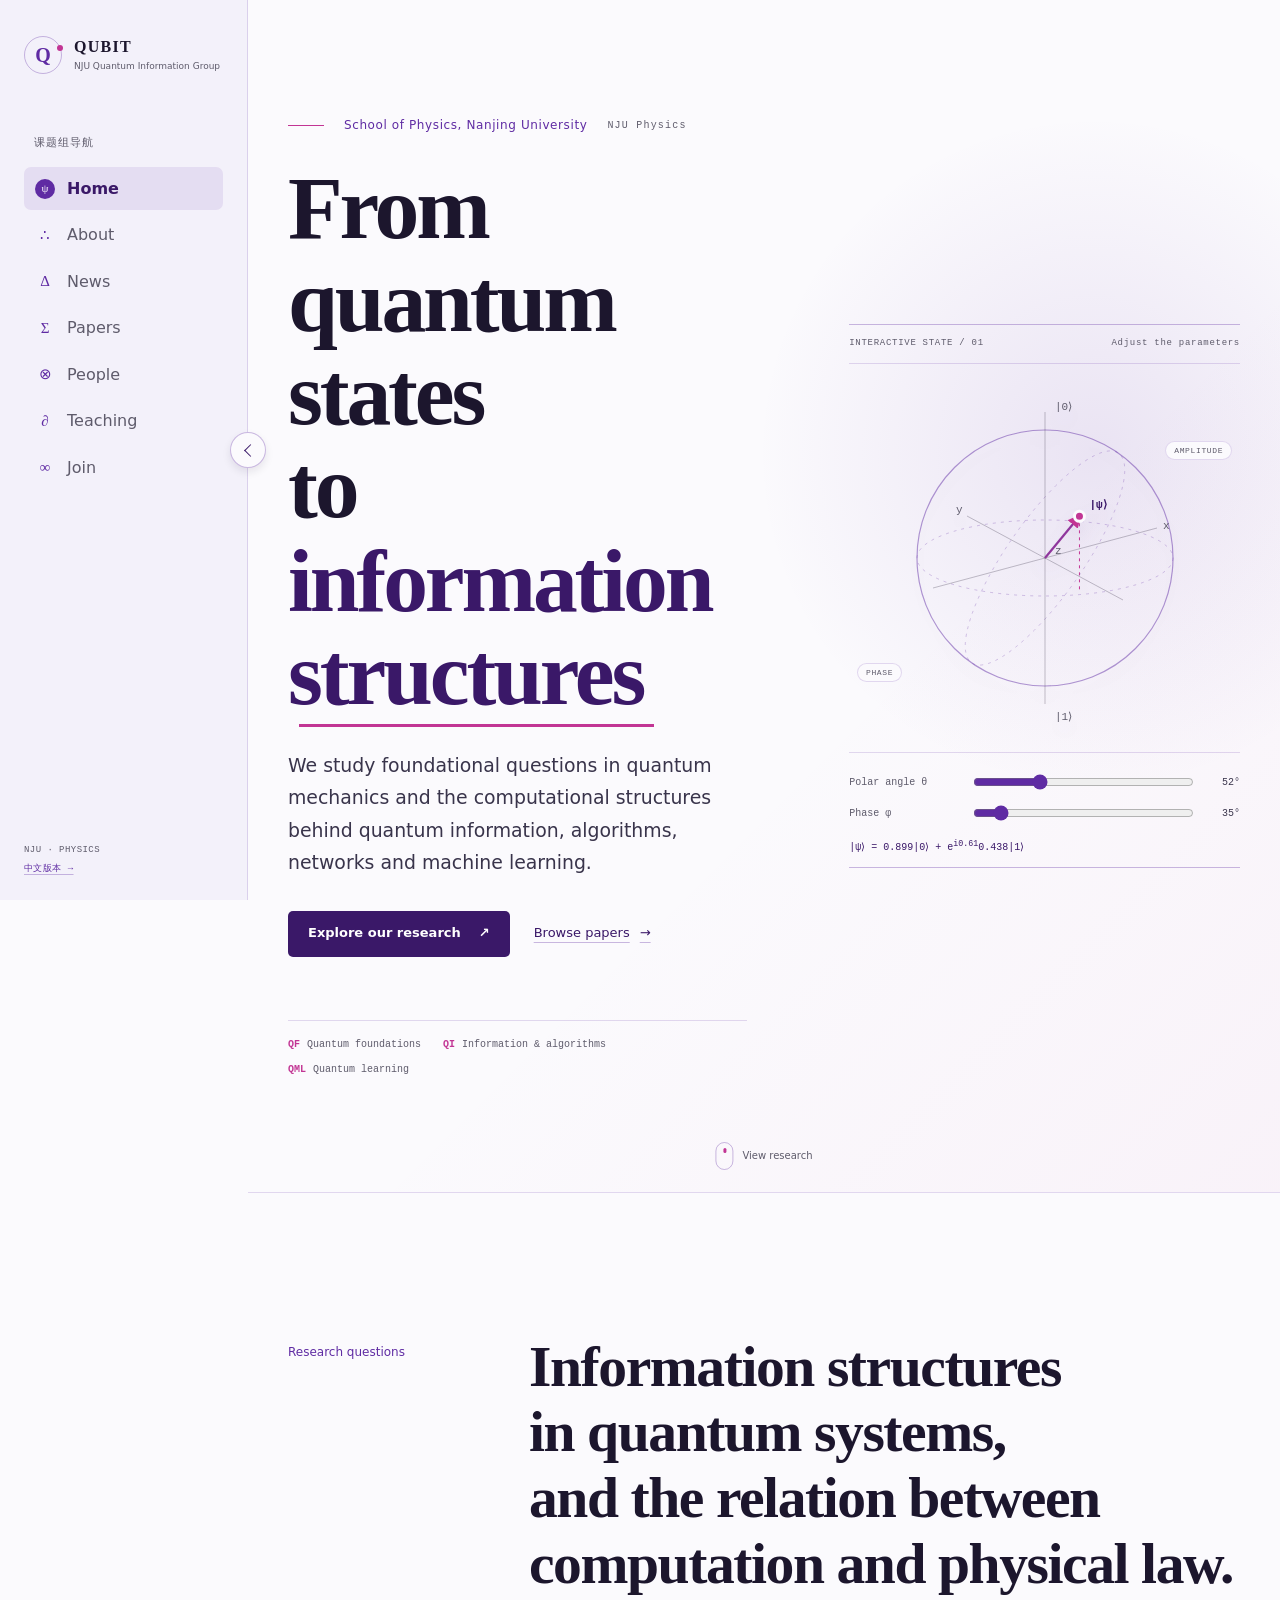
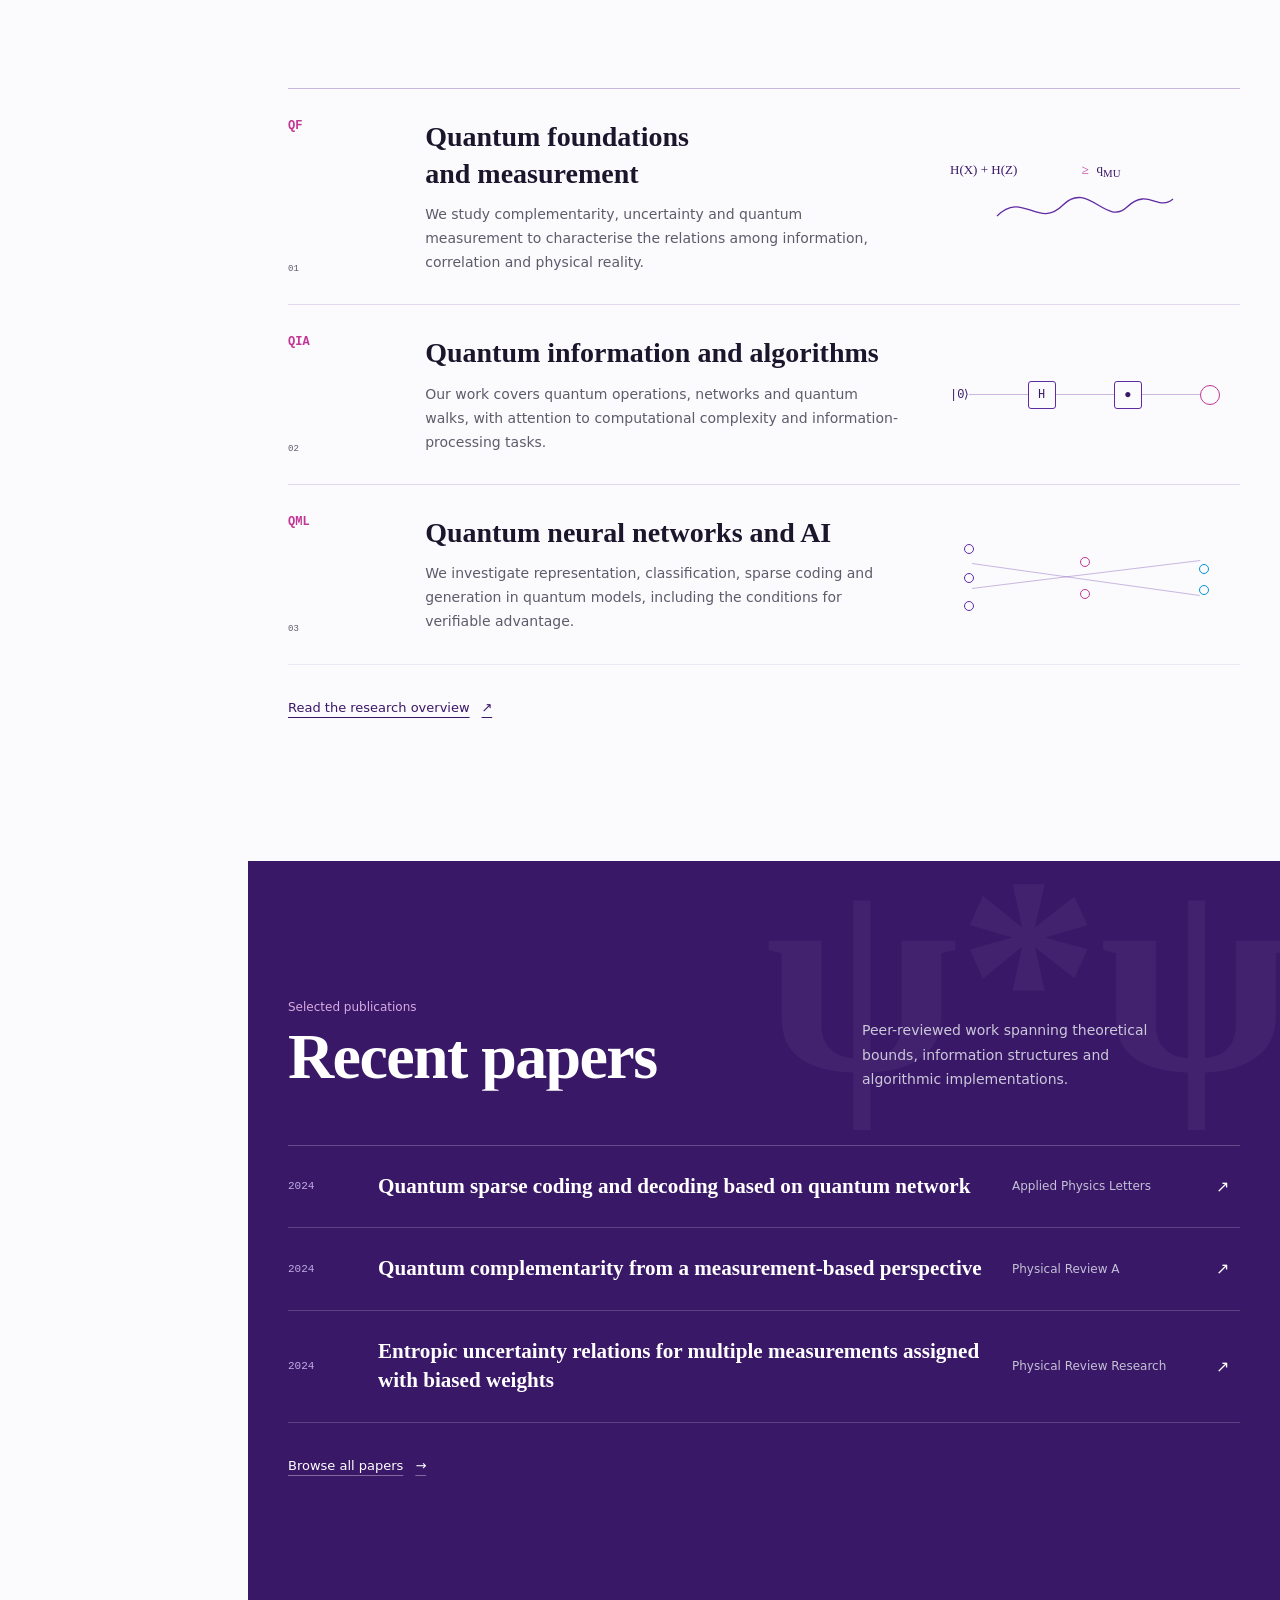
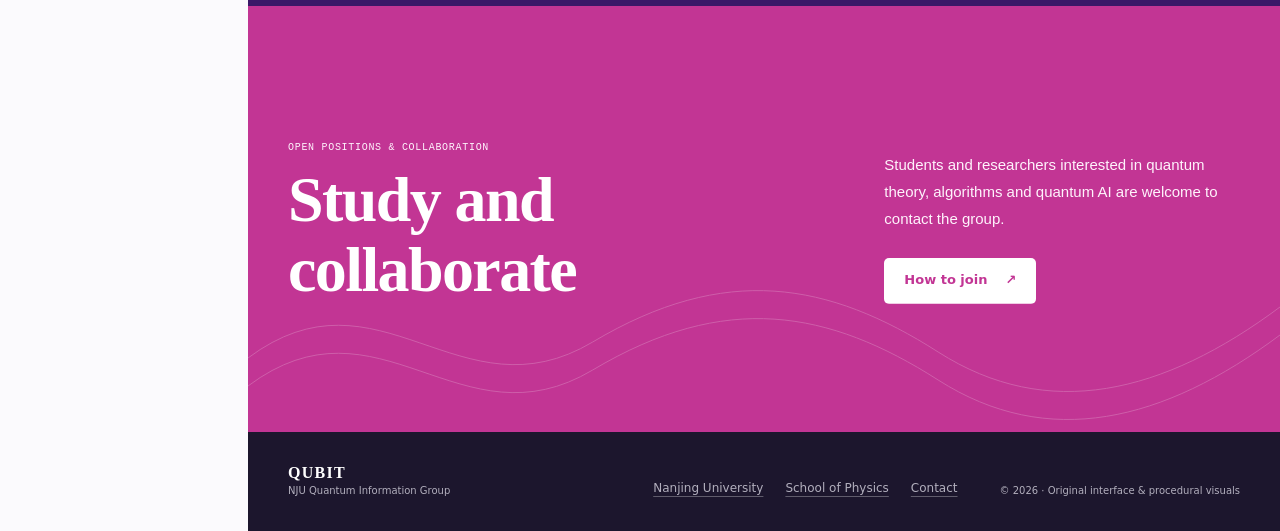
==== en/index.html @ 00142e95 "Add bilingual content data system" ====
<!doctype html>
<html lang="en">
<head><meta charset="utf-8"><meta name="viewport" content="width=device-width, initial-scale=1"><meta name="description" content="Nanjing University Quantum Information Group: quantum foundations, information, algorithms, networks and quantum machine learning."><meta name="theme-color" content="#4b2f83"><title>NJU Quantum Information Group</title><link rel="stylesheet" href="../assets/css/site.css"></head>
<body>
<a class="skip-link" href="#main">Skip to content</a><div class="reading-progress" aria-hidden="true"><span></span></div>
<header class="site-header"><div class="nav-shell"><a class="brand" href="index.html" aria-label="NJU Quantum Information Group home"><span class="brand-sigil" aria-hidden="true"><span>Q</span><i></i></span><span class="brand-copy"><strong>QUBIT</strong><span>NJU Quantum Information Group</span></span></a><button class="nav-toggle" type="button" aria-label="Collapse navigation" aria-expanded="true"><span></span><span></span><span></span></button><nav class="main-nav" aria-label="Main navigation"><a href="index.html" data-glyph="ψ">Home</a><a href="intro.html" data-glyph="∴">About</a><a href="news.html" data-glyph="Δ">News</a><a href="paper.html" data-glyph="Σ">Papers</a><a href="membership.html" data-glyph="⊗">People</a><a href="teaching.html" data-glyph="∂">Teaching</a><a href="joinus.html" data-glyph="∞">Join</a></nav><div class="nav-foot"><span>NJU · PHYSICS</span><a href="../index.html" lang="zh-CN">中文版本 →</a></div></div></header>
<main id="main">
  <section class="hero"><div class="container hero-grid"><div class="hero-copy" data-reveal="hero"><p class="group-line"><span>School of Physics, Nanjing University</span><span>NJU Physics</span></p><h1>From quantum states<br>to <span>information structures</span></h1><p class="hero-lead">We study foundational questions in quantum mechanics and the computational structures behind quantum information, algorithms, networks and machine learning.</p><div class="hero-actions"><a class="button primary" href="intro.html">Explore our research <span aria-hidden="true">↗</span></a><a class="text-link" href="paper.html">Browse papers <span aria-hidden="true">→</span></a></div><div class="hero-index" aria-label="Research areas"><span><b>QF</b> Quantum foundations</span><span><b>QI</b> Information &amp; algorithms</span><span><b>QML</b> Quantum learning</span></div></div>
  <figure class="state-lab" data-reveal="state"><figcaption><span>INTERACTIVE STATE / 01</span><span>Adjust the parameters</span></figcaption><div class="state-visual"><svg class="bloch-svg" viewBox="0 0 360 360" role="img" aria-labelledby="bloch-title bloch-desc"><title id="bloch-title">Bloch-sphere representation of a qubit</title><desc id="bloch-desc">The vector represents a pure state set by polar angle theta and phase phi.</desc><defs><marker id="bloch-arrow" viewBox="0 0 10 10" refX="8" refY="5" markerWidth="6" markerHeight="6" orient="auto"><path d="M0 0 10 5 0 10Z"/></marker><linearGradient id="state-gradient" x1="0" y1="0" x2="1" y2="1"><stop stop-color="var(--violet)"/><stop offset="1" stop-color="var(--magenta)"/></linearGradient></defs><g class="bloch-geometry"><circle class="bloch-sphere" cx="180" cy="180" r="128"/><ellipse class="bloch-grid" cx="180" cy="180" rx="128" ry="38"/><ellipse class="bloch-grid meridian" cx="180" cy="180" rx="38" ry="128"/><line class="bloch-axis" x1="180" y1="326" x2="180" y2="34"/><line class="bloch-axis" x1="68" y1="210" x2="292" y2="150"/><line class="bloch-axis" x1="258" y1="222" x2="102" y2="138"/></g><line id="state-projection" class="bloch-projection" x1="180" y1="180" x2="180" y2="180"/><line id="state-vector" class="bloch-vector" x1="180" y1="180" x2="180" y2="80" marker-end="url(#bloch-arrow)"/><circle id="state-point" class="bloch-point" cx="180" cy="80" r="5"/><text class="bloch-label" x="190" y="32">|0⟩</text><text class="bloch-label" x="190" y="342">|1⟩</text><text class="bloch-label" x="298" y="151">x</text><text class="bloch-label" x="91" y="135">y</text><text class="bloch-label" x="190" y="176">z</text><text class="bloch-state-label" id="state-label" x="190" y="74">|ψ⟩</text></svg><span class="phase-chip phase-a">AMPLITUDE</span><span class="phase-chip phase-b">PHASE</span></div><div class="bloch-controls" aria-label="Bloch sphere parameters"><label><span>Polar angle θ</span><input id="theta-control" type="range" min="0" max="180" value="52"><output id="theta-value">52°</output></label><label><span>Phase φ</span><input id="phi-control" type="range" min="0" max="360" value="35"><output id="phi-value">35°</output></label><code id="state-equation">|ψ⟩ = 0.899|0⟩ + e<sup>i0.61</sup>0.438|1⟩</code></div></figure></div><a class="scroll-cue" href="#research"><span></span>View research</a></section>
  <section class="research-section" id="research"><div class="container"><header class="section-heading reveal"><p>Research questions</p><h2>Information structures in quantum systems, and the relation between computation and physical law.</h2></header><div class="research-list"><article class="research-row reveal"><div class="research-code"><span>QF</span><small>01</small></div><div><h3>Quantum foundations and measurement</h3><p>We study complementarity, uncertainty and quantum measurement to characterise the relations among information, correlation and physical reality.</p></div><div class="equation-viz" aria-hidden="true"><span>H(X) + H(Z)</span><i>≥</i><span>q<sub>MU</sub></span><svg viewBox="0 0 180 46"><path d="M2 29C28 3 43 43 68 18s43 22 64 2 31 5 46-8"/></svg></div></article><article class="research-row reveal"><div class="research-code"><span>QIA</span><small>02</small></div><div><h3>Quantum information and algorithms</h3><p>Our work covers quantum operations, networks and quantum walks, with attention to computational complexity and information-processing tasks.</p></div><div class="circuit-viz" aria-hidden="true"><span>|0⟩</span><i></i><b>H</b><i></i><b>●</b><i></i><em></em></div></article><article class="research-row reveal"><div class="research-code"><span>QML</span><small>03</small></div><div><h3>Quantum neural networks and AI</h3><p>We investigate representation, classification, sparse coding and generation in quantum models, including the conditions for verifiable advantage.</p></div><div class="network-viz" aria-hidden="true"><span></span><span></span><span></span><i></i><i></i><b></b><b></b></div></article></div><a class="section-link reveal" href="intro.html">Read the research overview <span>↗</span></a></div></section>
  <section class="publication-section"><div class="container"><header class="publication-head reveal"><div><p>Selected publications</p><h2>Recent papers</h2></div><p>Peer-reviewed work spanning theoretical bounds, information structures and algorithmic implementations.</p></header><div class="paper-list reveal" data-publication-list="featured"></div><a class="section-link light reveal" href="paper.html">Browse all papers <span>→</span></a></div></section>
  <section class="join-band"><div class="join-wave" aria-hidden="true"><svg viewBox="0 0 1440 180" preserveAspectRatio="none"><path d="M0 106C183 8 296 169 481 90s329-60 482 10 314 42 477-45"/><path d="M0 134c183-98 296 63 481-16s329-60 482 10 314 42 477-45"/></svg></div><div class="container join-grid reveal"><div><p>OPEN POSITIONS &amp; COLLABORATION</p><h2>Study and<br>collaborate</h2></div><div><p>Students and researchers interested in quantum theory, algorithms and quantum AI are welcome to contact the group.</p><a class="button primary" href="joinus.html">How to join <span aria-hidden="true">↗</span></a></div></div></section>
</main>
<footer class="site-footer"><div class="container footer-grid"><div><strong>QUBIT</strong><span>NJU Quantum Information Group</span></div><div class="footer-links"><a href="https://www.nju.edu.cn" target="_blank" rel="noopener">Nanjing University</a><a href="https://physics.nju.edu.cn" target="_blank" rel="noopener">School of Physics</a><a href="joinus.html">Contact</a></div><p>© 2026 · Original interface &amp; procedural visuals</p></div></footer>
<script src="../assets/data/site-data.js" defer></script><script src="../assets/js/site.js" defer></script>
</body></html>
---- assets/css/site.css ----
@charset "UTF-8";

:root {
  --ink: oklch(22% .045 295);
  --ink-soft: oklch(34% .04 295);
  --muted: oklch(48% .025 295);
  --paper: oklch(98.8% .004 300);
  --surface: oklch(96.2% .012 300);
  --surface-strong: oklch(91.8% .032 300);
  --violet: oklch(43% .18 298);
  --violet-dark: oklch(31% .13 298);
  --magenta: oklch(57% .2 344);
  --blue: oklch(63% .15 242);
  --white: oklch(99.8% 0 0);
  --line: color-mix(in oklch, var(--violet) 17%, transparent);
  --line-strong: color-mix(in oklch, var(--violet) 32%, transparent);
  --sidebar: 248px;
  --sidebar-mini: 76px;
  --content: 1180px;
  --ease-out: cubic-bezier(.16, 1, .3, 1);
  --ease-smooth: cubic-bezier(.65, 0, .35, 1);
  --z-nav: 30;
  --z-toggle: 40;
}

* { box-sizing: border-box; }
html { scroll-behavior: smooth; }
body {
  margin: 0;
  background: var(--paper);
  color: var(--ink);
  font-family: "PingFang SC", "Noto Sans CJK SC", "Microsoft YaHei", system-ui, sans-serif;
  font-size: 16px;
  line-height: 1.72;
  -webkit-font-smoothing: antialiased;
}
body::selection, ::selection { background: var(--magenta); color: white; }
a { color: inherit; }
img, svg { display: block; max-width: 100%; }
button, input { font: inherit; }
h1, h2, h3 { text-wrap: balance; }
p { text-wrap: pretty; }
:focus-visible { outline: 3px solid var(--blue); outline-offset: 4px; }

.skip-link { position: fixed; top: 12px; left: 12px; z-index: 100; padding: 9px 14px; background: var(--ink); color: white; transform: translateY(-160%); transition: transform .25s var(--ease-out); }
.skip-link:focus { transform: none; }
.reading-progress { position: fixed; inset: 0 0 auto var(--sidebar); z-index: 50; height: 2px; pointer-events: none; transition: left .65s var(--ease-smooth); }
.reading-progress span { display: block; width: 100%; height: 100%; background: var(--magenta); transform: scaleX(0); transform-origin: left; }
.container { width: min(var(--content), calc(100% - 80px)); margin-inline: auto; }

/* Sidebar */
.site-header {
  position: fixed; inset: 0 auto 0 0; z-index: var(--z-nav); width: var(--sidebar); height: 100dvh;
  background: var(--surface); border-right: 1px solid var(--line); transition: width .65s var(--ease-smooth), background .35s var(--ease-out);
}
.nav-shell { height: 100%; padding: 34px 24px 24px; display: flex; flex-direction: column; align-items: stretch; }
.brand { display: flex; align-items: center; gap: 12px; min-height: 42px; text-decoration: none; }
.brand-sigil { position: relative; width: 38px; height: 38px; flex: 0 0 auto; display: grid; place-items: center; border: 1px solid var(--line-strong); border-radius: 50%; color: var(--violet); font: 700 20px/1 Georgia, serif; transition: color .35s var(--ease-out), border-color .35s var(--ease-out), transform .5s var(--ease-out); }
.brand-sigil i { position: absolute; right: -2px; top: 8px; width: 6px; height: 6px; border-radius: 50%; background: var(--magenta); }
.brand:hover .brand-sigil { color: var(--magenta); border-color: var(--magenta); transform: rotate(-8deg); }
.brand-copy { min-width: 148px; opacity: 1; transform: translateX(0); transition: opacity .3s var(--ease-out), transform .5s var(--ease-out); }
.brand-copy strong { display: block; color: var(--ink); font: 700 16px/1.1 Georgia, serif; letter-spacing: .08em; }
.brand-copy > span { display: block; margin-top: 5px; color: var(--muted); font-size: 11px; white-space: nowrap; }

.nav-toggle {
  position: fixed; z-index: var(--z-toggle); left: calc(var(--sidebar) - 18px); top: 50%; width: 36px; height: 36px; padding: 0;
  display: grid; place-items: center; border: 1px solid var(--line-strong); border-radius: 50%; background: var(--paper); color: var(--violet-dark); cursor: pointer;
  box-shadow: 0 4px 8px oklch(20% .05 295 / .09);
  transform: translateY(-50%); transition: left .65s var(--ease-smooth), color .3s var(--ease-out), background .3s var(--ease-out), border-color .3s var(--ease-out), box-shadow .3s var(--ease-out), scale .3s var(--ease-out);
}
.nav-toggle span { display: none; }
.nav-toggle::before { content: ""; width: 8px; height: 8px; border-top: 1.5px solid currentColor; border-right: 1.5px solid currentColor; transform: translateX(2px) rotate(225deg); transition: transform .55s var(--ease-smooth); }
.nav-toggle:hover { color: white; background: var(--violet); border-color: var(--violet); box-shadow: 0 6px 8px oklch(25% .12 298 / .16); scale: 1.08; }
.nav-toggle:active { scale: .95; }

.main-nav { display: flex; flex-direction: column; gap: 3px; margin-top: 58px; }
.main-nav::before { content: "课题组导航"; margin: 0 10px 11px; color: var(--muted); font-size: 11px; letter-spacing: .08em; white-space: nowrap; transition: opacity .25s var(--ease-out); }
.main-nav a { position: relative; min-height: 43px; display: flex; align-items: center; gap: 12px; padding: 8px 11px; border-radius: 7px; color: var(--muted); text-decoration: none; overflow: hidden; transition: color .3s var(--ease-out), background .35s var(--ease-out), transform .4s var(--ease-out); }
.main-nav a::before { content: attr(data-glyph); width: 20px; flex: 0 0 20px; color: var(--violet); font: 15px/1 Georgia, serif; text-align: center; transition: transform .45s var(--ease-out), color .3s var(--ease-out); }
.main-nav a::after { content: ""; position: absolute; inset: auto 10px 5px 43px; height: 1px; background: var(--magenta); transform: scaleX(0); transform-origin: right; transition: transform .45s var(--ease-out); }
.main-nav a:hover { color: var(--ink); background: color-mix(in oklch, var(--violet) 6%, transparent); transform: translateX(3px); }
.main-nav a:hover::before { color: var(--magenta); transform: rotate(12deg) scale(1.12); }
.main-nav a:hover::after { transform: scaleX(1); transform-origin: left; }
.main-nav a.active { color: var(--violet-dark); background: color-mix(in oklch, var(--violet) 10%, transparent); font-weight: 650; }
.main-nav a.active::before { color: white; background: var(--violet); width: 20px; height: 20px; display: grid; place-items: center; border-radius: 50%; font-size: 11px; }
.nav-label { white-space: nowrap; opacity: 1; transform: translateX(0); transition: opacity .25s var(--ease-out), transform .5s var(--ease-out); }
.nav-foot { margin-top: auto; display: grid; gap: 5px; color: var(--muted); font: 9px/1.5 ui-monospace, SFMono-Regular, Consolas, monospace; letter-spacing: .05em; white-space: nowrap; overflow: hidden; transition: opacity .25s var(--ease-out); }
.nav-foot a { color: var(--violet); text-underline-offset: 3px; text-decoration-color: var(--line-strong); transition: color .25s var(--ease-out); }
.nav-foot a:hover { color: var(--magenta); }
html[lang="en"] .brand-copy > span { white-space: normal; font-size: 9px; line-height: 1.25; }
html[lang="en"] .side-index::before { content: "On this page"; }

body.sidebar-collapsed .site-header { width: var(--sidebar-mini); }
body.sidebar-collapsed .nav-toggle { left: calc(var(--sidebar-mini) - 18px); }
body.sidebar-collapsed .nav-toggle::before { transform: translateX(-2px) rotate(45deg); }
body.sidebar-collapsed .nav-shell { padding-inline: 18px; }
body.sidebar-collapsed .brand-copy, body.sidebar-collapsed .nav-label { opacity: 0; transform: translateX(-14px); pointer-events: none; }
body.sidebar-collapsed .main-nav::before, body.sidebar-collapsed .nav-foot { opacity: 0; }
body.sidebar-collapsed .main-nav a { gap: 0; padding-inline: 10px; }
body.sidebar-collapsed .main-nav a::after { display: none; }
body.sidebar-collapsed .main-nav a:hover { transform: translateX(0) scale(1.05); }
body.sidebar-collapsed main, body.sidebar-collapsed .site-footer { margin-left: var(--sidebar-mini); }
body.sidebar-collapsed .reading-progress { left: var(--sidebar-mini); }

main, .site-footer { margin-left: var(--sidebar); transition: margin-left .65s var(--ease-smooth); }

/* Home hero */
.hero { position: relative; min-height: 100svh; display: flex; align-items: center; overflow: hidden; border-bottom: 1px solid var(--line); isolation: isolate; }
.hero::before { content: ""; position: absolute; inset: 0; z-index: -2; background: radial-gradient(circle at 82% 38%, color-mix(in oklch, var(--violet) 11%, transparent), transparent 30%), linear-gradient(135deg, transparent 58%, color-mix(in oklch, var(--magenta) 4%, transparent)); }
.hero-grid { padding-block: clamp(72px, 9vw, 120px); display: grid; grid-template-columns: minmax(0, 1.08fr) minmax(390px, .92fr); gap: clamp(48px, 8vw, 112px); align-items: center; }
.hero-copy { max-width: 680px; }
.group-line { display: flex; gap: 20px; align-items: center; margin: 0 0 25px; color: var(--violet); font-size: 12px; letter-spacing: .05em; }
.group-line::before { content: ""; width: 36px; height: 1px; background: var(--magenta); }
.group-line span + span { color: var(--muted); font: 10px ui-monospace, SFMono-Regular, Consolas, monospace; letter-spacing: .12em; }
.hero h1 { margin: 0; font-family: "Songti SC", "STSong", Georgia, serif; font-size: clamp(3.6rem, 7vw, 6rem); line-height: 1.04; letter-spacing: -.035em; }
.hero h1 > span { position: relative; color: var(--violet-dark); }
.hero h1 > span::after { content: ""; position: absolute; left: 3%; right: -3%; bottom: -.05em; height: 3px; background: var(--magenta); transform: scaleX(0); transform-origin: left; animation: title-line 1s .85s var(--ease-out) forwards; }
@keyframes title-line { to { transform: scaleX(1); } }
.hero-lead { max-width: 620px; margin: 29px 0 0; color: var(--ink-soft); font-size: clamp(1rem, 1.5vw, 1.18rem); }
.hero-actions { display: flex; align-items: center; flex-wrap: wrap; gap: 24px; margin-top: 32px; }
.button { min-height: 46px; display: inline-flex; align-items: center; justify-content: center; gap: 18px; padding: 0 20px; border-radius: 5px; font-size: 13px; font-weight: 650; text-decoration: none; transition: color .3s var(--ease-out), background .3s var(--ease-out), transform .35s var(--ease-out); }
.button span, .text-link span, .section-link span { transition: transform .35s var(--ease-out); }
.button.primary { background: var(--violet-dark); color: white; }
.button.secondary { border: 1px solid var(--line-strong); color: var(--violet-dark); background: transparent; }
.button.secondary:hover { color: white; background: var(--violet); border-color: var(--violet); transform: translateY(-2px); }
.button.primary:hover { background: var(--magenta); transform: translateY(-2px); }
.button:hover span, .text-link:hover span, .section-link:hover span { transform: translate(3px, -2px); }
.text-link { display: inline-flex; gap: 10px; align-items: center; color: var(--violet-dark); font-size: 13px; text-underline-offset: 5px; text-decoration-color: var(--line-strong); transition: color .3s var(--ease-out); }
.text-link:hover { color: var(--magenta); }
.hero-index { margin-top: clamp(45px, 7vh, 74px); padding-top: 16px; display: flex; flex-wrap: wrap; gap: 10px 22px; border-top: 1px solid var(--line); color: var(--muted); font: 10px/1.5 ui-monospace, SFMono-Regular, Consolas, monospace; }
.hero-index span { display: flex; gap: 7px; }
.hero-index b { color: var(--magenta); }

.state-lab { position: relative; margin: 0; border-top: 1px solid var(--line-strong); border-bottom: 1px solid var(--line-strong); }
.state-lab figcaption { min-height: 38px; display: flex; justify-content: space-between; align-items: center; gap: 16px; color: var(--muted); font: 9px/1.4 ui-monospace, SFMono-Regular, Consolas, monospace; letter-spacing: .08em; }
.state-visual { position: relative; min-height: 390px; display: grid; place-items: center; border-block: 1px solid var(--line); }
.bloch-svg { width: min(360px, 95%); overflow: visible; filter: drop-shadow(0 10px 8px oklch(36% .15 298 / .08)); transition: transform .6s var(--ease-out); }
.state-lab:hover .bloch-svg { transform: scale(1.015); }
.bloch-geometry { transform-origin: 180px 180px; animation: geometry-drift 18s ease-in-out infinite alternate; }
@keyframes geometry-drift { to { transform: rotate(5deg); } }
.bloch-sphere, .bloch-grid, .bloch-axis, .bloch-projection, .bloch-vector { fill: none; vector-effect: non-scaling-stroke; }
.bloch-sphere { stroke: color-mix(in oklch, var(--violet) 48%, transparent); stroke-width: 1.2; }
.bloch-grid { stroke: color-mix(in oklch, var(--violet) 25%, transparent); stroke-width: 1; stroke-dasharray: 3 5; }
.bloch-grid.meridian { transform: rotate(35deg); transform-origin: 180px 180px; }
.bloch-axis { stroke: color-mix(in oklch, var(--ink) 32%, transparent); stroke-width: .8; }
.bloch-projection { stroke: var(--magenta); stroke-width: 1; stroke-dasharray: 3 4; }
.bloch-vector { stroke: url(#state-gradient); stroke-width: 2.2; transition: x2 .12s linear, y2 .12s linear; }
#bloch-arrow path { fill: var(--magenta); }
.bloch-point { fill: var(--magenta); stroke: var(--paper); stroke-width: 3; animation: point-pulse 2.5s ease-in-out infinite; }
@keyframes point-pulse { 50% { r: 6.5px; } }
.bloch-label, .bloch-state-label { fill: var(--muted); font: 11px ui-monospace, SFMono-Regular, Consolas, monospace; }
.bloch-state-label { fill: var(--violet-dark); font-weight: 700; }
.phase-chip { position: absolute; padding: 4px 8px; border: 1px solid var(--line); border-radius: 999px; color: var(--muted); background: var(--paper); font: 8px ui-monospace, monospace; letter-spacing: .08em; animation: chip-float 6s ease-in-out infinite; }
.phase-a { top: 20%; right: 2%; }.phase-b { bottom: 18%; left: 2%; animation-delay: -3s; }
@keyframes chip-float { 50% { transform: translateY(-7px); } }
.bloch-controls { padding: 14px 0 12px; }
.bloch-controls label { min-height: 31px; display: grid; grid-template-columns: 112px 1fr 38px; gap: 10px; align-items: center; color: var(--muted); font: 10px ui-monospace, SFMono-Regular, Consolas, monospace; }
.bloch-controls input[type="range"] { width: 100%; height: 16px; accent-color: var(--violet); cursor: ew-resize; }
.bloch-controls output { text-align: right; color: var(--ink-soft); }
.bloch-controls code { display: block; margin-top: 9px; color: var(--violet-dark); font: 10px/1.5 ui-monospace, SFMono-Regular, Consolas, monospace; white-space: nowrap; }
.scroll-cue { position: absolute; left: 50%; bottom: 22px; display: flex; align-items: center; gap: 9px; color: var(--muted); font-size: 10px; text-decoration: none; transform: translateX(-50%); }
.scroll-cue span { width: 18px; height: 28px; border: 1px solid var(--line-strong); border-radius: 999px; }
.scroll-cue span::after { content: ""; display: block; width: 3px; height: 5px; margin: 5px auto; border-radius: 2px; background: var(--magenta); animation: scroll-drop 1.8s var(--ease-out) infinite; }
@keyframes scroll-drop { 70% { transform: translateY(10px); opacity: 0; } 71% { transform: translateY(0); opacity: 0; } }

/* Research */
.research-section { padding: clamp(88px, 11vw, 150px) 0; }
.section-heading { display: grid; grid-template-columns: .42fr 1.58fr; gap: 52px; align-items: start; margin-bottom: clamp(54px, 8vw, 92px); }
.section-heading > p, .publication-head > div > p, .join-grid > div > p { margin: 8px 0 0; color: var(--violet); font-size: 12px; }
.section-heading h2 { max-width: 820px; margin: 0; font: 700 clamp(2.2rem, 4.5vw, 4.4rem)/1.14 "Songti SC", "STSong", Georgia, serif; letter-spacing: -.025em; }
.research-list { border-top: 1px solid var(--line-strong); }
.research-row { position: relative; display: grid; grid-template-columns: 86px minmax(280px, 1fr) 270px; gap: clamp(24px, 4vw, 58px); align-items: center; min-height: 172px; padding: 30px 20px 30px 0; border-bottom: 1px solid var(--line); overflow: hidden; }
.research-row::before { content: ""; position: absolute; inset: 0; z-index: -1; background: var(--surface); transform: scaleY(0); transform-origin: bottom; transition: transform .55s var(--ease-out); }
.research-row:hover::before { transform: scaleY(1); transform-origin: top; }
.research-row > * { transition: transform .5s var(--ease-out); }
.research-row:hover > * { transform: translateX(8px); }
.research-code { align-self: stretch; display: flex; flex-direction: column; justify-content: space-between; color: var(--magenta); font: 700 12px ui-monospace, monospace; }
.research-code small { color: var(--muted); font-size: 9px; font-weight: 400; }
.research-row h3 { margin: 0 0 10px; font: 700 clamp(1.3rem, 2.2vw, 1.75rem)/1.3 "Songti SC", "STSong", serif; }
.research-row p { max-width: 62ch; margin: 0; color: var(--muted); font-size: 14px; }
.equation-viz { display: grid; grid-template-columns: 1fr auto 1fr; gap: 8px; align-items: center; color: var(--violet-dark); font: 13px Georgia, serif; }
.equation-viz i { color: var(--magenta); font-style: normal; }.equation-viz svg { grid-column: 1/-1; width: 100%; height: 46px; }
.equation-viz path { fill: none; stroke: var(--violet); stroke-width: 1.3; stroke-dasharray: 260; animation: wave-line 6s linear infinite; }
@keyframes wave-line { to { stroke-dashoffset: -520; } }
.circuit-viz { display: flex; align-items: center; color: var(--violet-dark); font: 12px ui-monospace, monospace; }
.circuit-viz i { flex: 1; height: 1px; background: var(--line-strong); }.circuit-viz b { width: 28px; height: 28px; display: grid; place-items: center; border: 1px solid var(--violet); border-radius: 3px; font-weight: 500; transition: color .3s, background .3s; }
.research-row:hover .circuit-viz b { background: var(--violet); color: white; }.circuit-viz em { width: 20px; height: 20px; border: 1px solid var(--magenta); border-radius: 50%; }
.network-viz { position: relative; height: 84px; }
.network-viz span, .network-viz i, .network-viz b { position: absolute; width: 10px; height: 10px; border: 1px solid var(--violet); border-radius: 50%; background: var(--paper); }
.network-viz span:nth-child(1){left:5%;top:14%}.network-viz span:nth-child(2){left:5%;top:48%}.network-viz span:nth-child(3){left:5%;top:82%}.network-viz i:nth-of-type(1){left:48%;top:30%;border-color:var(--magenta)}.network-viz i:nth-of-type(2){left:48%;top:68%;border-color:var(--magenta)}.network-viz b:nth-of-type(1){right:4%;top:38%;border-color:var(--blue)}.network-viz b:nth-of-type(2){right:4%;top:63%;border-color:var(--blue)}
.network-viz::before, .network-viz::after { content: ""; position: absolute; left: 8%; right: 7%; height: 1px; background: var(--line-strong); transform-origin: left; transition: transform .7s var(--ease-out); }.network-viz::before { top: 37%; transform: rotate(8deg); }.network-viz::after { top: 67%; transform: rotate(-7deg); }.research-row:hover .network-viz::before { transform: rotate(-6deg); }.research-row:hover .network-viz::after { transform: rotate(7deg); }
.section-link { display: inline-flex; align-items: center; gap: 12px; margin-top: 32px; color: var(--violet-dark); font-size: 13px; text-underline-offset: 5px; transition: color .3s var(--ease-out); }.section-link:hover { color: var(--magenta); }

/* Publications */
.publication-section { position: relative; padding: clamp(82px, 10vw, 132px) 0; background: var(--violet-dark); color: white; overflow: hidden; }
.publication-section::before { content: "ψ*ψ"; position: absolute; right: -1vw; top: -2vw; color: oklch(100% 0 0 / .04); font: 700 clamp(8rem, 22vw, 20rem)/1 Georgia, serif; pointer-events: none; }
.publication-head { position: relative; display: grid; grid-template-columns: 1fr .75fr; gap: 70px; align-items: end; margin-bottom: 54px; }
.publication-head > div > p { color: oklch(80% .09 320); }
.publication-head h2 { margin: 6px 0 0; font: 700 clamp(2.5rem, 5vw, 4.7rem)/1.05 "Songti SC", "STSong", serif; letter-spacing: -.025em; }
.publication-head > p { max-width: 50ch; margin: 0; color: oklch(84% .025 295); font-size: 14px; }
.paper-list { position: relative; border-top: 1px solid oklch(100% 0 0 / .22); }
.paper-row { display: grid; grid-template-columns: 66px minmax(0, 1fr) 180px 24px; gap: 24px; align-items: center; padding: 26px 0; border-bottom: 1px solid oklch(100% 0 0 / .18); text-decoration: none; transition: color .35s var(--ease-out), padding .5s var(--ease-out), background .35s var(--ease-out); }
.paper-row:hover { padding-left: 14px; padding-right: 10px; color: oklch(86% .15 344); background: oklch(100% 0 0 / .035); }
.paper-year { color: oklch(78% .08 300); font: 11px ui-monospace, monospace; }.paper-title { font: 700 clamp(1.03rem, 1.65vw, 1.34rem)/1.4 Georgia, "Times New Roman", serif; }.paper-journal { color: oklch(82% .03 295); font-size: 12px; }.paper-arrow { transition: transform .35s var(--ease-out); }.paper-row:hover .paper-arrow { transform: translate(3px,-3px); }
.section-link.light { color: white; text-decoration-color: oklch(100% 0 0 / .35); }

/* Join/footer */
.join-band { position: relative; padding: clamp(80px, 10vw, 130px) 0; background: var(--magenta); color: white; overflow: hidden; }
.join-wave { position: absolute; inset: auto 0 0; opacity: .2; }.join-wave svg { width: 100%; height: 180px; }.join-wave path { fill: none; stroke: white; stroke-width: 1; vector-effect: non-scaling-stroke; stroke-dasharray: 1700; animation: wave-line 16s linear infinite; }.join-wave path + path { animation-duration: 20s; animation-direction: reverse; }
.join-grid { position: relative; display: grid; grid-template-columns: 1.15fr .85fr; gap: clamp(48px, 9vw, 130px); align-items: end; }
.join-grid > div > p { color: oklch(98% .02 345); font: 10px ui-monospace, monospace; letter-spacing: .07em; }
.join-grid h2 { margin: 12px 0 0; font: 700 clamp(2.5rem, 5vw, 4.8rem)/1.08 "Songti SC", "STSong", serif; letter-spacing: -.025em; }.join-grid > div:last-child > p { max-width: 52ch; margin: 0 0 26px; font: 15px/1.8 "PingFang SC", sans-serif; letter-spacing: 0; }.join-band .button.primary { background: white; color: var(--magenta); }.join-band .button.primary:hover { background: var(--ink); color: white; }
.site-footer { padding: 32px 0; background: var(--ink); color: oklch(76% .02 295); }.footer-grid { display: grid; grid-template-columns: 1fr auto auto; gap: 42px; align-items: end; }.footer-grid > div:first-child { display: grid; }.footer-grid strong { color: white; font: 700 16px Georgia, serif; letter-spacing: .08em; }.footer-grid span, .footer-grid p { margin: 0; font-size: 10px; }.footer-links { display: flex; flex-wrap: wrap; gap: 22px; }.footer-links a { font-size: 12px; text-decoration-color: oklch(100% 0 0 / .3); text-underline-offset: 4px; transition: color .25s; }.footer-links a:hover { color: white; }
.footer-title { color: white; font: 700 15px "Songti SC", "STSong", serif; }.footer-meta { color: oklch(70% .02 295); font-size: 10px; text-align: right; }

/* Inner pages */
.page-hero { position: relative; padding: clamp(76px, 9vw, 116px) 0 64px; background: var(--surface); border-bottom: 1px solid var(--line); overflow: hidden; }.page-hero::after { content: attr(data-symbol); position: absolute; right: 5vw; top: 50%; color: color-mix(in oklch, var(--violet) 7%, transparent); font: 700 clamp(8rem, 20vw, 18rem)/1 Georgia, serif; transform: translateY(-50%) rotate(-5deg); transition: transform 1s var(--ease-out); }.page-hero:hover::after { transform: translateY(-50%) rotate(2deg); }
.breadcrumbs { position: relative; z-index: 1; margin: 0 0 26px; color: var(--muted); font-size: 12px; }.breadcrumbs a { text-underline-offset: 4px; }.page-hero h1 { position: relative; z-index: 1; max-width: 14ch; margin: 0; font: 700 clamp(3rem, 6vw, 5.5rem)/1.05 "Songti SC", "STSong", serif; letter-spacing: -.03em; }.page-lead { position: relative; z-index: 1; max-width: 66ch; margin: 23px 0 0; color: var(--ink-soft); font-size: 1.06rem; }
.section { padding: clamp(68px, 9vw, 112px) 0; }.content-grid { display: grid; grid-template-columns: minmax(0,1fr) 184px; gap: clamp(48px, 7vw, 90px); align-items: start; }.content-grid > .side-index { grid-column: 2; grid-row: 1; }.content-grid > :not(.side-index) { grid-column: 1; grid-row: 1; }.side-index { position: sticky; top: 34px; align-self: start; }.side-index::before { content: "本页内容"; display: block; padding: 0 4px 10px; color: var(--ink); font-size: 12px; font-weight: 650; }.side-index a { display: flex; justify-content: space-between; padding: 9px 4px; color: var(--muted); font-size: 12px; text-decoration: none; transition: color .25s, transform .35s var(--ease-out); }.side-index a:hover { color: var(--magenta); transform: translateX(4px); }
.prose { max-width: 72ch; }.prose > div { scroll-margin-top: 50px; }.prose h2 { margin: 0 0 20px; font: 700 clamp(2rem, 4vw, 3.2rem)/1.14 "Songti SC", "STSong", serif; }.prose h3 { margin: 48px 0 14px; font: 700 1.4rem/1.35 "Songti SC", "STSong", serif; }.prose p { color: var(--ink-soft); }.statement { margin: 40px 0; padding: 28px 0; border-block: 1px solid var(--line); color: var(--violet-dark)!important; font: 700 clamp(1.35rem, 2.6vw, 2rem)/1.5 "Songti SC", "STSong", serif; }
.topic-list, .timeline, .resource-list { border-top: 1px solid var(--line-strong); }.topic { display: grid; grid-template-columns: 56px 1fr; gap: 24px; padding: 24px 0; border-bottom: 1px solid var(--line); transition: padding .4s var(--ease-out), background .3s; }.topic:hover { padding-left: 10px; background: var(--surface); }.topic b { color: var(--magenta); font: 600 11px ui-monospace, monospace; }.topic h3 { margin: 0 0 7px; font-size: 1.25rem; }.topic p { margin: 0; font-size: 14px; }
.timeline-item { display: grid; grid-template-columns: 118px 1fr 18px; gap: 34px; padding: 29px 6px 29px 0; border-bottom: 1px solid var(--line); transition: padding .45s var(--ease-out), background .3s; }.timeline-item::after { content: "↗"; color: var(--line-strong); transition: color .3s, transform .35s var(--ease-out); }.timeline-item:hover { padding-left: 12px; background: var(--surface); }.timeline-item:hover::after { color: var(--magenta); transform: translate(2px,-2px); }.timeline-date { color: var(--magenta); font: 11px ui-monospace, monospace; }.timeline-item h2 { margin: 0 0 9px; font: 700 1.35rem/1.4 "Songti SC", "STSong", serif; }.timeline-item p { max-width: 68ch; margin: 0; color: var(--muted); font-size: 14px; }
.publications { padding-top: 68px; }.year-block { scroll-margin-top: 50px; margin-bottom: 72px; }.year-heading { display: flex; gap: 16px; align-items: baseline; margin: 0 0 24px; color: var(--violet); font: 700 clamp(2.7rem, 5vw, 4.6rem)/1 Georgia, serif; }.year-heading small { color: var(--muted); font: 10px ui-monospace, monospace; }.publication { position: relative; padding: 24px 58px 24px 0; border-top: 1px solid var(--line); transition: padding .4s var(--ease-out), background .3s; }.publication:last-child { border-bottom: 1px solid var(--line); }.publication:hover { padding-left: 10px; background: var(--surface); }.publication h3 { margin: 0 0 8px; font: 700 clamp(1.05rem, 1.8vw, 1.35rem)/1.4 Georgia, serif; }.publication .authors { margin: 0 0 6px; color: var(--ink-soft); font-size: 13px; }.publication .venue { color: var(--violet); font-size: 12px; }.publication .date { margin-left: 12px; color: var(--muted); font: 10px ui-monospace, monospace; }.publication > a { position: absolute; right: 5px; top: 26px; width: 34px; height: 34px; display: grid; place-items: center; border: 1px solid var(--line-strong); border-radius: 50%; color: var(--violet); text-decoration: none; transition: color .3s, background .3s, transform .45s var(--ease-out); }.publication > a:hover { color: white; background: var(--violet); transform: rotate(45deg) scale(1.06); }
.section-head { display: grid; grid-template-columns: .4fr 1.6fr; gap: 40px; margin-bottom: 42px; }.section-kicker { margin: 8px 0 0; color: var(--violet); font: 11px ui-monospace, monospace; }.section-title { max-width: 22ch; margin: 0; font: 700 clamp(2rem, 4vw, 3.4rem)/1.13 "Songti SC", "STSong", serif; letter-spacing: -.02em; }.section-intro { max-width: 68ch; margin: 15px 0 0; color: var(--muted); }
.people-grid { display: grid; grid-template-columns: repeat(2,1fr); border-top: 1px solid var(--line-strong); }.person { min-height: 200px; padding: 30px; border-bottom: 1px solid var(--line); transition: background .35s, transform .45s var(--ease-out); }.person:nth-child(odd) { border-right: 1px solid var(--line); }.person:hover { background: var(--surface); transform: translateY(-3px); }.person-role { color: var(--magenta); font: 10px ui-monospace, monospace; }.person h2 { margin: 28px 0 8px; font: 700 1.6rem "Songti SC", "STSong", serif; }.person p { margin: 0; color: var(--muted); font-size: 14px; }.placeholder-note { grid-column: 1/-1; margin: 0; padding: 26px 0; color: var(--muted); font-size: 13px; border-bottom: 1px solid var(--line); }
.resource-row { display: grid; grid-template-columns: 64px 1fr auto; gap: 24px; align-items: center; padding: 23px 0; border-bottom: 1px solid var(--line); transition: padding .4s var(--ease-out), background .3s; }.resource-row:hover { padding-left: 10px; background: var(--surface); }.resource-type { color: var(--magenta); font: 10px ui-monospace, monospace; }.resource-row h3 { margin: 0 0 5px; font: 700 1.2rem "Songti SC", "STSong", serif; }.resource-row p { margin: 0; color: var(--muted); font-size: 13px; }.status { padding: 3px 9px; border: 1px solid var(--line); border-radius: 999px; color: var(--muted); font-size: 10px; }
.contact-panel { display: grid; grid-template-columns: 1.05fr .95fr; border-block: 1px solid var(--line-strong); }.contact-panel > div { padding: clamp(28px, 5vw, 58px); }.contact-panel > div + div { border-left: 1px solid var(--line); background: var(--surface); }.contact-panel h2 { margin: 0 0 26px; font: 700 clamp(2rem, 4vw, 3.2rem)/1.13 "Songti SC", "STSong", serif; }.contact-panel p { color: var(--muted); }.position-list, .contact-list { margin: 0; padding: 0; list-style: none; }.position-list { counter-reset: pos; }.position-list li { counter-increment: pos; padding: 16px 0; border-top: 1px solid var(--line); }.position-list li::before { content: "0" counter(pos); display: block; color: var(--magenta); font: 9px ui-monospace, monospace; }.contact-list { margin-top: 28px; }.contact-list li { padding: 14px 0; border-top: 1px solid var(--line); }.contact-list strong { display: block; color: var(--ink); font-size: 12px; }.contact-list span { color: var(--muted); font-size: 13px; }

/* Motion */
.reveal { opacity: 1; transform: none; clip-path: inset(0); transition: opacity .75s var(--ease-out), transform .75s var(--ease-out), clip-path .85s var(--ease-out), filter .75s var(--ease-out); }
.js .reveal:not(.is-visible) { opacity: .01; transform: translateY(24px); clip-path: inset(0 0 18% 0); filter: blur(3px); }
[data-reveal="hero"] { animation: hero-enter .9s .08s var(--ease-out) both; }[data-reveal="state"] { animation: state-enter 1.1s .2s var(--ease-out) both; }
@keyframes hero-enter { from { opacity: 0; transform: translateY(22px); } } @keyframes state-enter { from { opacity: 0; transform: translateX(28px); clip-path: inset(0 0 0 20%); } }

@media (max-width: 1080px) {
  .hero-grid { grid-template-columns: 1fr 350px; gap: 42px; }.research-row { grid-template-columns: 68px 1fr 220px; }.content-grid { grid-template-columns: 1fr; }.content-grid > .side-index { display: none; }.content-grid > :not(.side-index) { grid-column: 1; }
}

@media (max-width: 820px) {
  :root { --topbar: 68px; }
  .site-header, body.sidebar-collapsed .site-header { inset: 0 0 auto; width: 100%; height: var(--topbar); border-right: 0; border-bottom: 1px solid var(--line); }
  .nav-shell, body.sidebar-collapsed .nav-shell { padding: 0 20px; flex-direction: row; align-items: center; justify-content: space-between; }
  .brand-copy, body.sidebar-collapsed .brand-copy { opacity: 1; transform: none; pointer-events: auto; }.nav-foot { display: none; }
  .nav-toggle, body.sidebar-collapsed .nav-toggle { position: static; width: 40px; height: 40px; transform: none; box-shadow: none; }
  .nav-toggle::before { display: none; }.nav-toggle span { display: block; position: absolute; width: 19px; height: 1.5px; background: currentColor; transition: transform .45s var(--ease-out), opacity .25s; }.nav-toggle span:first-child { transform: translateY(-6px); }.nav-toggle span:last-child { transform: translateY(6px); }.nav-open .nav-toggle span:first-child { transform: rotate(45deg); }.nav-open .nav-toggle span:nth-child(2) { opacity: 0; }.nav-open .nav-toggle span:last-child { transform: rotate(-45deg); }
  .main-nav, body.sidebar-collapsed .main-nav { position: fixed; inset: var(--topbar) 0 auto; margin: 0; padding: 15px 20px 24px; background: var(--paper); border-bottom: 1px solid var(--line); transform: translateY(-110%); opacity: 0; visibility: hidden; transition: transform .55s var(--ease-out), opacity .35s; }.nav-open .main-nav { transform: none; opacity: 1; visibility: visible; }.main-nav::before { display: none; }.main-nav a, body.sidebar-collapsed .main-nav a { gap: 12px; padding-inline: 11px; border-bottom: 1px solid var(--line); border-radius: 0; }.nav-label, body.sidebar-collapsed .nav-label { opacity: 1; transform: none; }
  main, .site-footer, body.sidebar-collapsed main, body.sidebar-collapsed .site-footer { margin-left: 0; }.reading-progress, body.sidebar-collapsed .reading-progress { left: 0; top: var(--topbar); }
  .hero { min-height: auto; padding-top: var(--topbar); }.hero-grid { grid-template-columns: 1fr; padding-block: 80px 76px; }.state-lab { width: min(520px, 100%); }.scroll-cue { display: none; }
  .section-heading, .section-head { grid-template-columns: 1fr; gap: 12px; }.research-row { grid-template-columns: 60px 1fr; }.research-row > :last-child { grid-column: 2; width: min(270px,100%); }.publication-head { grid-template-columns: 1fr; gap: 24px; }.join-grid { grid-template-columns: 1fr; gap: 34px; }.page-hero { padding-top: calc(var(--topbar) + 56px); }
}

@media (max-width: 600px) {
  .container { width: min(var(--content), calc(100% - 36px)); }.brand-copy > span { display: none; }.hero-grid { padding-block: 60px; }.hero h1 { font-size: clamp(3rem, 14vw, 4.3rem); }.hero-index { display: grid; }.state-visual { min-height: 310px; }.phase-chip { display: none; }.bloch-controls label { grid-template-columns: 94px 1fr 34px; }.bloch-controls code { font-size: 9px; overflow-x: auto; }.section-heading h2 { font-size: clamp(2.15rem, 10vw, 3.2rem); }.research-row { grid-template-columns: 42px 1fr; gap: 18px; padding-right: 0; }.research-row:hover > * { transform: translateX(3px); }.paper-row { grid-template-columns: 48px 1fr 20px; gap: 12px; }.paper-journal { grid-column: 2; }.paper-arrow { grid-column: 3; grid-row: 1/3; }.footer-grid { grid-template-columns: 1fr; gap: 18px; }.timeline-item { grid-template-columns: 1fr 18px; gap: 8px 18px; }.timeline-item > div { grid-column: 1; }.timeline-item::after { grid-column: 2; grid-row: 1/3; }.people-grid { grid-template-columns: 1fr; }.person:nth-child(odd) { border-right: 0; }.contact-panel { grid-template-columns: 1fr; }.contact-panel > div + div { border-left: 0; border-top: 1px solid var(--line); }.resource-row { grid-template-columns: 52px 1fr; }.resource-row .status { grid-column: 2; justify-self: start; }.publication .date { display: block; margin: 5px 0 0; }
}

@media (prefers-reduced-motion: reduce) {
  html { scroll-behavior: auto; }
  *, *::before, *::after { animation-duration: .001ms !important; animation-iteration-count: 1 !important; transition-duration: .001ms !important; }
  .js .reveal:not(.is-visible) { opacity: 1; transform: none; clip-path: none; filter: none; }
}
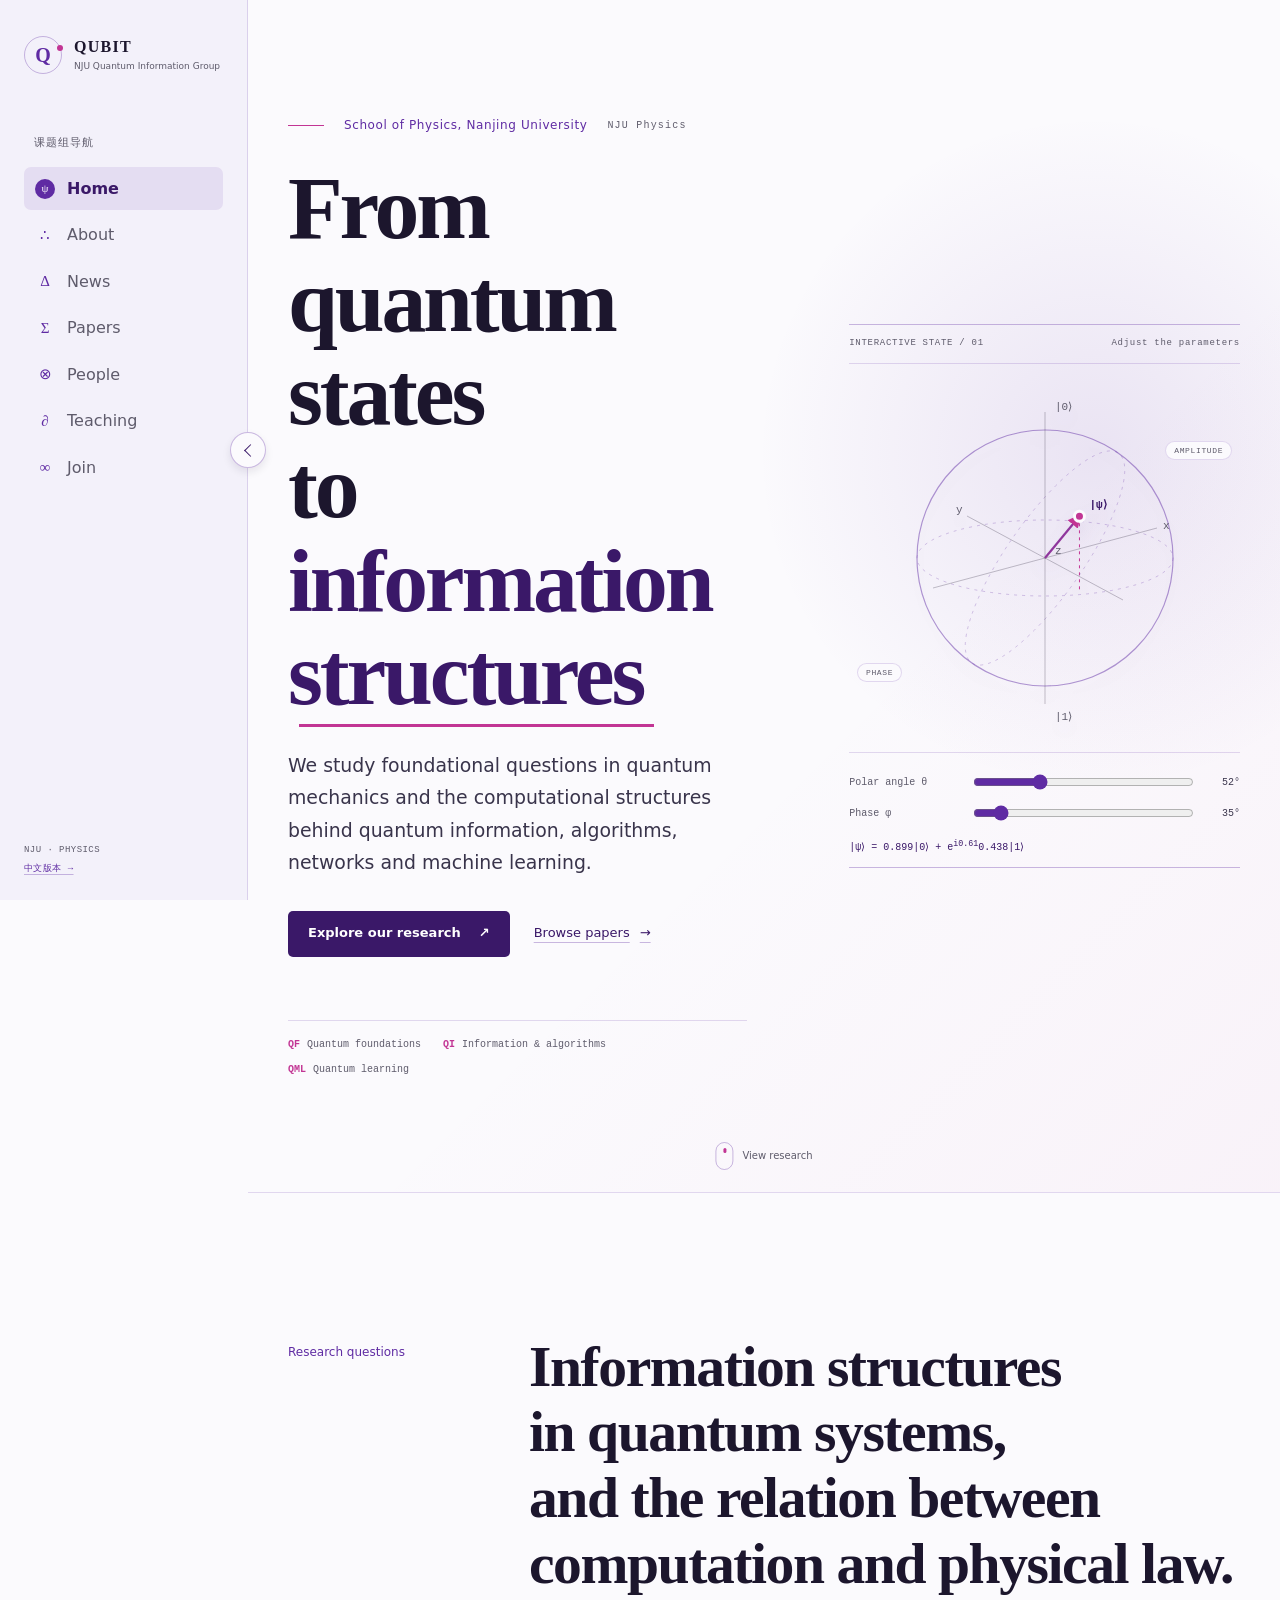
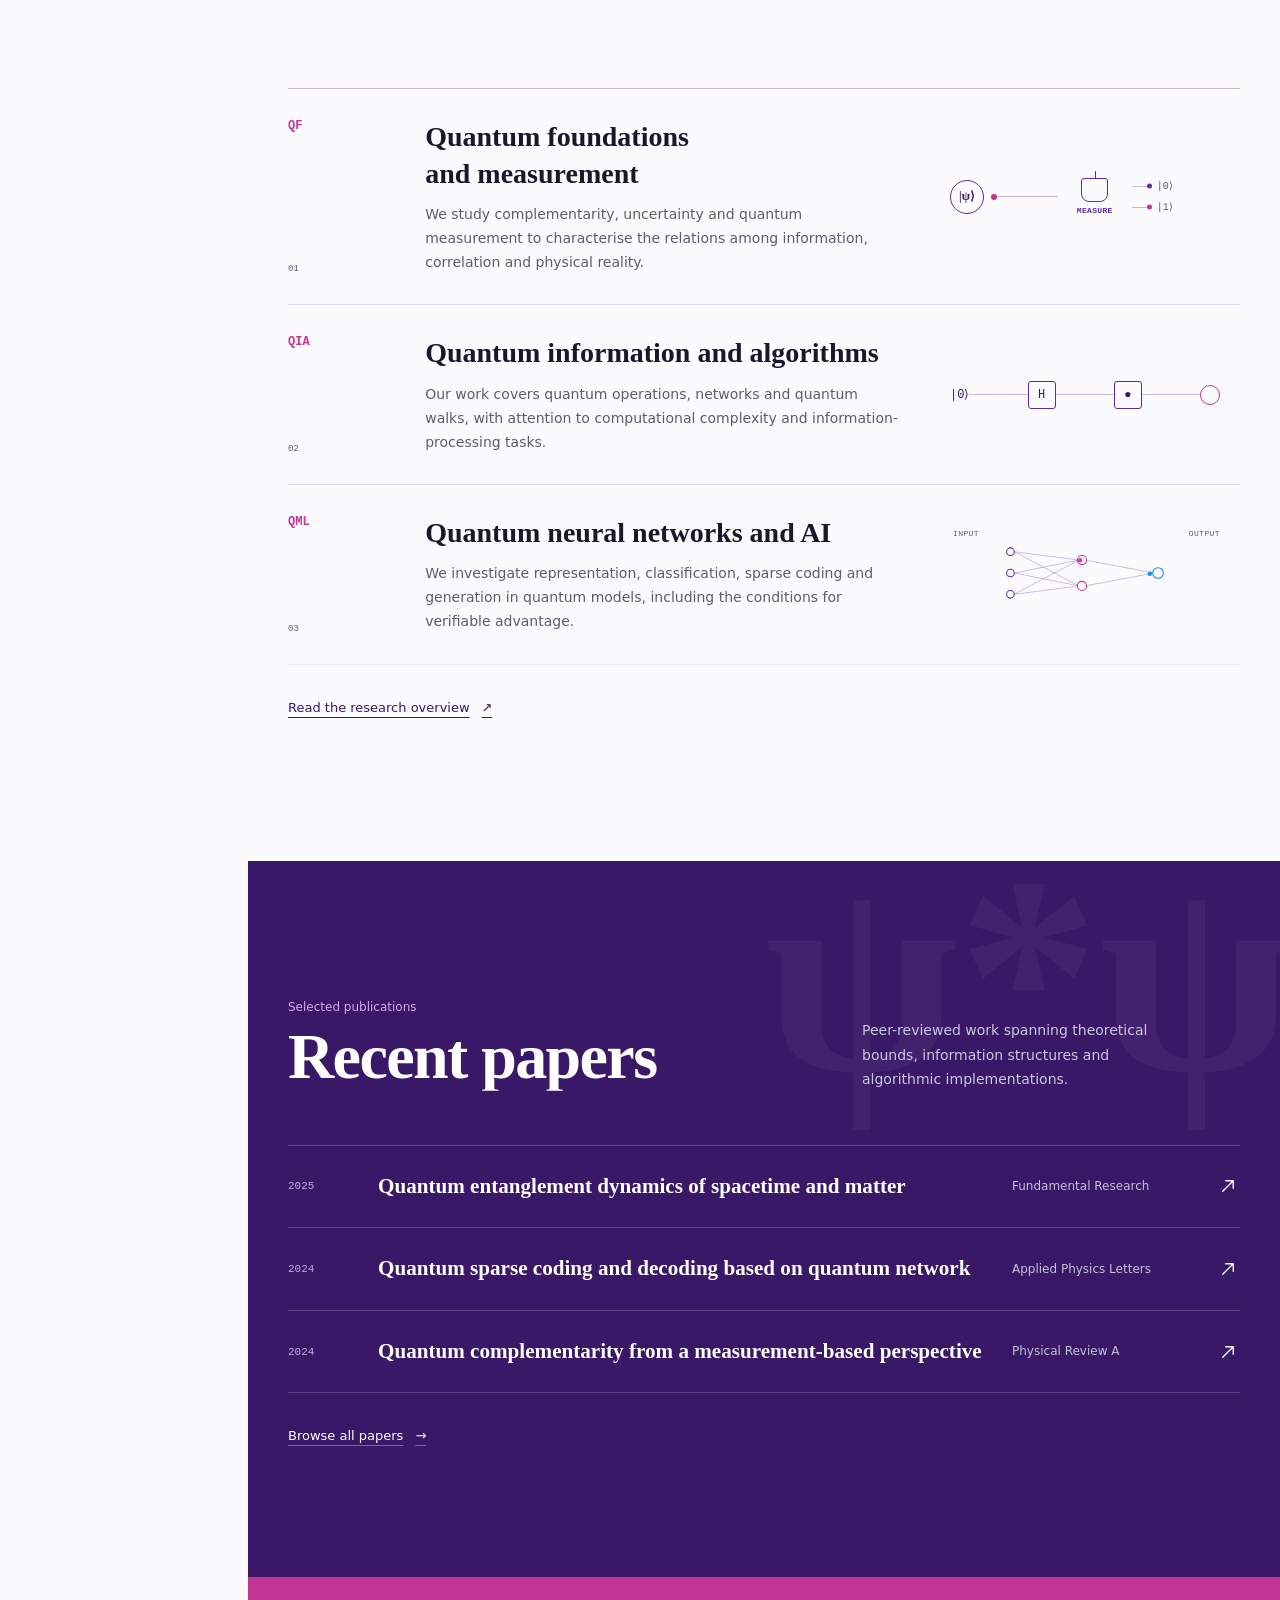
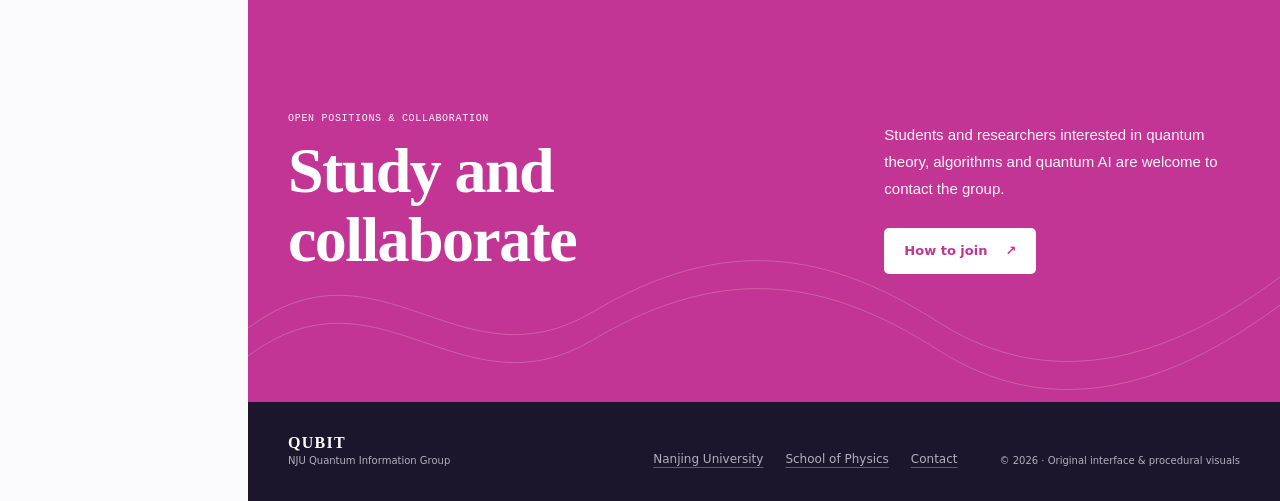
==== commit 9c9c5667: "detail adjustment" ====
--- a/en/index.html
+++ b/en/index.html
@@ -7,7 +7,7 @@
 <main id="main">
   <section class="hero"><div class="container hero-grid"><div class="hero-copy" data-reveal="hero"><p class="group-line"><span>School of Physics, Nanjing University</span><span>NJU Physics</span></p><h1>From quantum states<br>to <span>information structures</span></h1><p class="hero-lead">We study foundational questions in quantum mechanics and the computational structures behind quantum information, algorithms, networks and machine learning.</p><div class="hero-actions"><a class="button primary" href="intro.html">Explore our research <span aria-hidden="true">↗</span></a><a class="text-link" href="paper.html">Browse papers <span aria-hidden="true">→</span></a></div><div class="hero-index" aria-label="Research areas"><span><b>QF</b> Quantum foundations</span><span><b>QI</b> Information &amp; algorithms</span><span><b>QML</b> Quantum learning</span></div></div>
   <figure class="state-lab" data-reveal="state"><figcaption><span>INTERACTIVE STATE / 01</span><span>Adjust the parameters</span></figcaption><div class="state-visual"><svg class="bloch-svg" viewBox="0 0 360 360" role="img" aria-labelledby="bloch-title bloch-desc"><title id="bloch-title">Bloch-sphere representation of a qubit</title><desc id="bloch-desc">The vector represents a pure state set by polar angle theta and phase phi.</desc><defs><marker id="bloch-arrow" viewBox="0 0 10 10" refX="8" refY="5" markerWidth="6" markerHeight="6" orient="auto"><path d="M0 0 10 5 0 10Z"/></marker><linearGradient id="state-gradient" x1="0" y1="0" x2="1" y2="1"><stop stop-color="var(--violet)"/><stop offset="1" stop-color="var(--magenta)"/></linearGradient></defs><g class="bloch-geometry"><circle class="bloch-sphere" cx="180" cy="180" r="128"/><ellipse class="bloch-grid" cx="180" cy="180" rx="128" ry="38"/><ellipse class="bloch-grid meridian" cx="180" cy="180" rx="38" ry="128"/><line class="bloch-axis" x1="180" y1="326" x2="180" y2="34"/><line class="bloch-axis" x1="68" y1="210" x2="292" y2="150"/><line class="bloch-axis" x1="258" y1="222" x2="102" y2="138"/></g><line id="state-projection" class="bloch-projection" x1="180" y1="180" x2="180" y2="180"/><line id="state-vector" class="bloch-vector" x1="180" y1="180" x2="180" y2="80" marker-end="url(#bloch-arrow)"/><circle id="state-point" class="bloch-point" cx="180" cy="80" r="5"/><text class="bloch-label" x="190" y="32">|0⟩</text><text class="bloch-label" x="190" y="342">|1⟩</text><text class="bloch-label" x="298" y="151">x</text><text class="bloch-label" x="91" y="135">y</text><text class="bloch-label" x="190" y="176">z</text><text class="bloch-state-label" id="state-label" x="190" y="74">|ψ⟩</text></svg><span class="phase-chip phase-a">AMPLITUDE</span><span class="phase-chip phase-b">PHASE</span></div><div class="bloch-controls" aria-label="Bloch sphere parameters"><label><span>Polar angle θ</span><input id="theta-control" type="range" min="0" max="180" value="52"><output id="theta-value">52°</output></label><label><span>Phase φ</span><input id="phi-control" type="range" min="0" max="360" value="35"><output id="phi-value">35°</output></label><code id="state-equation">|ψ⟩ = 0.899|0⟩ + e<sup>i0.61</sup>0.438|1⟩</code></div></figure></div><a class="scroll-cue" href="#research"><span></span>View research</a></section>
-  <section class="research-section" id="research"><div class="container"><header class="section-heading reveal"><p>Research questions</p><h2>Information structures in quantum systems, and the relation between computation and physical law.</h2></header><div class="research-list"><article class="research-row reveal"><div class="research-code"><span>QF</span><small>01</small></div><div><h3>Quantum foundations and measurement</h3><p>We study complementarity, uncertainty and quantum measurement to characterise the relations among information, correlation and physical reality.</p></div><div class="equation-viz" aria-hidden="true"><span>H(X) + H(Z)</span><i>≥</i><span>q<sub>MU</sub></span><svg viewBox="0 0 180 46"><path d="M2 29C28 3 43 43 68 18s43 22 64 2 31 5 46-8"/></svg></div></article><article class="research-row reveal"><div class="research-code"><span>QIA</span><small>02</small></div><div><h3>Quantum information and algorithms</h3><p>Our work covers quantum operations, networks and quantum walks, with attention to computational complexity and information-processing tasks.</p></div><div class="circuit-viz" aria-hidden="true"><span>|0⟩</span><i></i><b>H</b><i></i><b>●</b><i></i><em></em></div></article><article class="research-row reveal"><div class="research-code"><span>QML</span><small>03</small></div><div><h3>Quantum neural networks and AI</h3><p>We investigate representation, classification, sparse coding and generation in quantum models, including the conditions for verifiable advantage.</p></div><div class="network-viz" aria-hidden="true"><span></span><span></span><span></span><i></i><i></i><b></b><b></b></div></article></div><a class="section-link reveal" href="intro.html">Read the research overview <span>↗</span></a></div></section>
+  <section class="research-section" id="research"><div class="container"><header class="section-heading reveal"><p>Research questions</p><h2>Information structures in quantum systems, and the relation between computation and physical law.</h2></header><div class="research-list"><article class="research-row reveal"><div class="research-code"><span>QF</span><small>01</small></div><div><h3>Quantum foundations and measurement</h3><p>We study complementarity, uncertainty and quantum measurement to characterise the relations among information, correlation and physical reality.</p></div><div class="measurement-viz" aria-hidden="true"><div class="measurement-state">|ψ⟩</div><div class="measurement-flow"><span></span></div><div class="measurement-device"><i></i><b>MEASURE</b></div><div class="measurement-branches"><span><i></i>|0⟩</span><span><i></i>|1⟩</span></div></div></article><article class="research-row reveal"><div class="research-code"><span>QIA</span><small>02</small></div><div><h3>Quantum information and algorithms</h3><p>Our work covers quantum operations, networks and quantum walks, with attention to computational complexity and information-processing tasks.</p></div><div class="circuit-viz" aria-hidden="true"><span>|0⟩</span><i></i><b>H</b><i></i><b>●</b><i></i><em></em></div></article><article class="research-row reveal"><div class="research-code"><span>QML</span><small>03</small></div><div><h3>Quantum neural networks and AI</h3><p>We investigate representation, classification, sparse coding and generation in quantum models, including the conditions for verifiable advantage.</p></div><div class="network-viz" aria-hidden="true"><svg viewBox="0 0 240 92"><g class="network-links"><path d="M27 18 112 29M27 18 112 63M27 46 112 29M27 46 112 63M27 74 112 29M27 74 112 63M120 29 211 46M120 63 211 46"/></g><g class="network-nodes"><circle cx="22" cy="18" r="5"/><circle cx="22" cy="46" r="5"/><circle cx="22" cy="74" r="5"/><circle cx="116" cy="29" r="6"/><circle cx="116" cy="63" r="6"/><circle cx="216" cy="46" r="7"/></g><g class="network-pulses"><circle r="3"><animateMotion dur="3.2s" repeatCount="indefinite" path="M27 18 112 29 211 46"/></circle><circle r="3"><animateMotion dur="3.2s" begin="-1.6s" repeatCount="indefinite" path="M27 74 112 63 211 46"/></circle></g></svg><span class="network-label input">INPUT</span><span class="network-label output">OUTPUT</span></div></article></div><a class="section-link reveal" href="intro.html">Read the research overview <span>↗</span></a></div></section>
   <section class="publication-section"><div class="container"><header class="publication-head reveal"><div><p>Selected publications</p><h2>Recent papers</h2></div><p>Peer-reviewed work spanning theoretical bounds, information structures and algorithmic implementations.</p></header><div class="paper-list reveal" data-publication-list="featured"></div><a class="section-link light reveal" href="paper.html">Browse all papers <span>→</span></a></div></section>
   <section class="join-band"><div class="join-wave" aria-hidden="true"><svg viewBox="0 0 1440 180" preserveAspectRatio="none"><path d="M0 106C183 8 296 169 481 90s329-60 482 10 314 42 477-45"/><path d="M0 134c183-98 296 63 481-16s329-60 482 10 314 42 477-45"/></svg></div><div class="container join-grid reveal"><div><p>OPEN POSITIONS &amp; COLLABORATION</p><h2>Study and<br>collaborate</h2></div><div><p>Students and researchers interested in quantum theory, algorithms and quantum AI are welcome to contact the group.</p><a class="button primary" href="joinus.html">How to join <span aria-hidden="true">↗</span></a></div></div></section>
 </main>
--- a/assets/css/site.css
+++ b/assets/css/site.css
@@ -178,17 +178,18 @@
 .research-code small { color: var(--muted); font-size: 9px; font-weight: 400; }
 .research-row h3 { margin: 0 0 10px; font: 700 clamp(1.3rem, 2.2vw, 1.75rem)/1.3 "Songti SC", "STSong", serif; }
 .research-row p { max-width: 62ch; margin: 0; color: var(--muted); font-size: 14px; }
-.equation-viz { display: grid; grid-template-columns: 1fr auto 1fr; gap: 8px; align-items: center; color: var(--violet-dark); font: 13px Georgia, serif; }
-.equation-viz i { color: var(--magenta); font-style: normal; }.equation-viz svg { grid-column: 1/-1; width: 100%; height: 46px; }
-.equation-viz path { fill: none; stroke: var(--violet); stroke-width: 1.3; stroke-dasharray: 260; animation: wave-line 6s linear infinite; }
-@keyframes wave-line { to { stroke-dashoffset: -520; } }
+.measurement-viz { display: grid; grid-template-columns: 36px minmax(38px, .65fr) 58px minmax(58px, .9fr); gap: 8px; align-items: center; color: var(--violet-dark); font: 10px ui-monospace, monospace; }
+.measurement-state { display: grid; place-items: center; width: 34px; height: 34px; border: 1px solid var(--violet); border-radius: 50%; font: 600 12px Georgia, serif; }
+.measurement-flow { position: relative; height: 1px; background: var(--line-strong); overflow: visible; }.measurement-flow span { position: absolute; top: 50%; left: 0; width: 6px; height: 6px; border-radius: 50%; background: var(--magenta); transform: translate(-50%, -50%); animation: measurement-flow 2.5s ease-in-out infinite; }
+.measurement-device { display: grid; justify-items: center; gap: 4px; color: var(--violet); }.measurement-device i { width: 27px; height: 24px; border: 1px solid var(--violet); border-radius: 3px 3px 8px 8px; position: relative; }.measurement-device i::before { content: ""; position: absolute; left: 50%; top: -8px; width: 1px; height: 8px; background: var(--violet); }.measurement-device b { font-size: 8px; letter-spacing: .04em; font-weight: 600; }
+.measurement-branches { display: grid; gap: 9px; }.measurement-branches span { display: flex; align-items: center; gap: 7px; color: var(--muted); white-space: nowrap; }.measurement-branches i { width: 18px; height: 1px; background: var(--line-strong); position: relative; }.measurement-branches i::after { content: ""; position: absolute; right: -2px; top: 50%; width: 5px; height: 5px; border-radius: 50%; background: var(--violet); transform: translateY(-50%); animation: outcome-pulse 2.5s ease-in-out infinite; }.measurement-branches span:nth-child(2) i::after { animation-delay: .7s; background: var(--magenta); }
+@keyframes measurement-flow { 0%, 12% { left: 0; opacity: 0; } 24%, 68% { opacity: 1; } 88%, 100% { left: 100%; opacity: 0; } }
+@keyframes outcome-pulse { 0%, 68%, 100% { box-shadow: 0 0 0 0 transparent; } 78% { box-shadow: 0 0 0 5px color-mix(in oklch, currentColor 20%, transparent); } }
 .circuit-viz { display: flex; align-items: center; color: var(--violet-dark); font: 12px ui-monospace, monospace; }
 .circuit-viz i { flex: 1; height: 1px; background: var(--line-strong); }.circuit-viz b { width: 28px; height: 28px; display: grid; place-items: center; border: 1px solid var(--violet); border-radius: 3px; font-weight: 500; transition: color .3s, background .3s; }
 .research-row:hover .circuit-viz b { background: var(--violet); color: white; }.circuit-viz em { width: 20px; height: 20px; border: 1px solid var(--magenta); border-radius: 50%; }
-.network-viz { position: relative; height: 84px; }
-.network-viz span, .network-viz i, .network-viz b { position: absolute; width: 10px; height: 10px; border: 1px solid var(--violet); border-radius: 50%; background: var(--paper); }
-.network-viz span:nth-child(1){left:5%;top:14%}.network-viz span:nth-child(2){left:5%;top:48%}.network-viz span:nth-child(3){left:5%;top:82%}.network-viz i:nth-of-type(1){left:48%;top:30%;border-color:var(--magenta)}.network-viz i:nth-of-type(2){left:48%;top:68%;border-color:var(--magenta)}.network-viz b:nth-of-type(1){right:4%;top:38%;border-color:var(--blue)}.network-viz b:nth-of-type(2){right:4%;top:63%;border-color:var(--blue)}
-.network-viz::before, .network-viz::after { content: ""; position: absolute; left: 8%; right: 7%; height: 1px; background: var(--line-strong); transform-origin: left; transition: transform .7s var(--ease-out); }.network-viz::before { top: 37%; transform: rotate(8deg); }.network-viz::after { top: 67%; transform: rotate(-7deg); }.research-row:hover .network-viz::before { transform: rotate(-6deg); }.research-row:hover .network-viz::after { transform: rotate(7deg); }
+.network-viz { position: relative; height: 84px; padding-top: 6px; }.network-viz svg { display: block; width: 100%; height: 70px; overflow: visible; }.network-links path { fill: none; stroke: var(--line-strong); stroke-width: 1.2; stroke-linecap: round; transition: stroke .35s, stroke-width .35s; }.network-nodes circle { fill: var(--paper); stroke: var(--violet); stroke-width: 1.4; transition: fill .35s, stroke .35s, r .35s; }.network-nodes circle:nth-child(4), .network-nodes circle:nth-child(5) { stroke: var(--magenta); }.network-nodes circle:last-child { stroke: var(--blue); }.network-pulses circle { fill: var(--magenta); opacity: .9; }.network-pulses circle:last-child { fill: var(--blue); }.network-label { position: absolute; top: -3px; color: var(--muted); font: 8px ui-monospace, monospace; letter-spacing: .05em; }.network-label.input { left: 3px; }.network-label.output { right: 0; }.research-row:hover .network-links path { stroke: color-mix(in oklch, var(--violet) 62%, var(--line-strong)); stroke-width: 1.6; }.research-row:hover .network-nodes circle { fill: color-mix(in oklch, var(--violet) 14%, var(--paper)); }.research-row:hover .network-pulses circle { animation: network-pulse-glow .8s ease-in-out infinite alternate; }
+@keyframes network-pulse-glow { to { filter: drop-shadow(0 0 4px var(--magenta)); } }
 .section-link { display: inline-flex; align-items: center; gap: 12px; margin-top: 32px; color: var(--violet-dark); font-size: 13px; text-underline-offset: 5px; transition: color .3s var(--ease-out); }.section-link:hover { color: var(--magenta); }
 
 /* Publications */
@@ -201,7 +202,7 @@
 .paper-list { position: relative; border-top: 1px solid oklch(100% 0 0 / .22); }
 .paper-row { display: grid; grid-template-columns: 66px minmax(0, 1fr) 180px 24px; gap: 24px; align-items: center; padding: 26px 0; border-bottom: 1px solid oklch(100% 0 0 / .18); text-decoration: none; transition: color .35s var(--ease-out), padding .5s var(--ease-out), background .35s var(--ease-out); }
 .paper-row:hover { padding-left: 14px; padding-right: 10px; color: oklch(86% .15 344); background: oklch(100% 0 0 / .035); }
-.paper-year { color: oklch(78% .08 300); font: 11px ui-monospace, monospace; }.paper-title { font: 700 clamp(1.03rem, 1.65vw, 1.34rem)/1.4 Georgia, "Times New Roman", serif; }.paper-journal { color: oklch(82% .03 295); font-size: 12px; }.paper-arrow { transition: transform .35s var(--ease-out); }.paper-row:hover .paper-arrow { transform: translate(3px,-3px); }
+.paper-year { color: oklch(78% .08 300); font: 11px ui-monospace, monospace; }.paper-title { font: 700 clamp(1.03rem, 1.65vw, 1.34rem)/1.4 Georgia, "Times New Roman", serif; }.paper-journal { color: oklch(82% .03 295); font-size: 12px; }.paper-arrow { display: grid; place-items: center; transition: transform .35s var(--ease-out); }.paper-arrow svg { width: 18px; height: 18px; }.paper-row:hover .paper-arrow { transform: translate(3px,-3px); }
 .section-link.light { color: white; text-decoration-color: oklch(100% 0 0 / .35); }
 
 /* Join/footer */
@@ -220,7 +221,7 @@
 .prose { max-width: 72ch; }.prose > div { scroll-margin-top: 50px; }.prose h2 { margin: 0 0 20px; font: 700 clamp(2rem, 4vw, 3.2rem)/1.14 "Songti SC", "STSong", serif; }.prose h3 { margin: 48px 0 14px; font: 700 1.4rem/1.35 "Songti SC", "STSong", serif; }.prose p { color: var(--ink-soft); }.statement { margin: 40px 0; padding: 28px 0; border-block: 1px solid var(--line); color: var(--violet-dark)!important; font: 700 clamp(1.35rem, 2.6vw, 2rem)/1.5 "Songti SC", "STSong", serif; }
 .topic-list, .timeline, .resource-list { border-top: 1px solid var(--line-strong); }.topic { display: grid; grid-template-columns: 56px 1fr; gap: 24px; padding: 24px 0; border-bottom: 1px solid var(--line); transition: padding .4s var(--ease-out), background .3s; }.topic:hover { padding-left: 10px; background: var(--surface); }.topic b { color: var(--magenta); font: 600 11px ui-monospace, monospace; }.topic h3 { margin: 0 0 7px; font-size: 1.25rem; }.topic p { margin: 0; font-size: 14px; }
 .timeline-item { display: grid; grid-template-columns: 118px 1fr 18px; gap: 34px; padding: 29px 6px 29px 0; border-bottom: 1px solid var(--line); transition: padding .45s var(--ease-out), background .3s; }.timeline-item::after { content: "↗"; color: var(--line-strong); transition: color .3s, transform .35s var(--ease-out); }.timeline-item:hover { padding-left: 12px; background: var(--surface); }.timeline-item:hover::after { color: var(--magenta); transform: translate(2px,-2px); }.timeline-date { color: var(--magenta); font: 11px ui-monospace, monospace; }.timeline-item h2 { margin: 0 0 9px; font: 700 1.35rem/1.4 "Songti SC", "STSong", serif; }.timeline-item p { max-width: 68ch; margin: 0; color: var(--muted); font-size: 14px; }
-.publications { padding-top: 68px; }.year-block { scroll-margin-top: 50px; margin-bottom: 72px; }.year-heading { display: flex; gap: 16px; align-items: baseline; margin: 0 0 24px; color: var(--violet); font: 700 clamp(2.7rem, 5vw, 4.6rem)/1 Georgia, serif; }.year-heading small { color: var(--muted); font: 10px ui-monospace, monospace; }.publication { position: relative; padding: 24px 58px 24px 0; border-top: 1px solid var(--line); transition: padding .4s var(--ease-out), background .3s; }.publication:last-child { border-bottom: 1px solid var(--line); }.publication:hover { padding-left: 10px; background: var(--surface); }.publication h3 { margin: 0 0 8px; font: 700 clamp(1.05rem, 1.8vw, 1.35rem)/1.4 Georgia, serif; }.publication .authors { margin: 0 0 6px; color: var(--ink-soft); font-size: 13px; }.publication .venue { color: var(--violet); font-size: 12px; }.publication .date { margin-left: 12px; color: var(--muted); font: 10px ui-monospace, monospace; }.publication > a { position: absolute; right: 5px; top: 26px; width: 34px; height: 34px; display: grid; place-items: center; border: 1px solid var(--line-strong); border-radius: 50%; color: var(--violet); text-decoration: none; transition: color .3s, background .3s, transform .45s var(--ease-out); }.publication > a:hover { color: white; background: var(--violet); transform: rotate(45deg) scale(1.06); }
+.publications { padding-top: 68px; }.year-block { scroll-margin-top: 50px; margin-bottom: 72px; }.year-heading { display: flex; gap: 16px; align-items: baseline; margin: 0 0 24px; color: var(--violet); font: 700 clamp(2.7rem, 5vw, 4.6rem)/1 Georgia, serif; }.year-heading small { color: var(--muted); font: 10px ui-monospace, monospace; }.publication { position: relative; padding: 24px 58px 24px 0; border-top: 1px solid var(--line); transition: padding .4s var(--ease-out), background .3s; }.publication:last-child { border-bottom: 1px solid var(--line); }.publication:hover { padding-left: 10px; background: var(--surface); }.publication h3 { margin: 0 0 8px; font: 700 clamp(1.05rem, 1.8vw, 1.35rem)/1.4 Georgia, serif; }.publication .authors { margin: 0 0 6px; color: var(--ink-soft); font-size: 13px; }.publication .venue { color: var(--violet); font-size: 12px; }.publication .date { margin-left: 12px; color: var(--muted); font: 10px ui-monospace, monospace; }.publication-link { position: absolute; right: 5px; top: 26px; width: 34px; height: 34px; display: grid; place-items: center; border: 1px solid var(--line-strong); border-radius: 50%; color: var(--violet); text-decoration: none; transition: color .3s, background .3s, transform .45s var(--ease-out); }.publication-link svg { width: 17px; height: 17px; }.publication-link:hover { color: white; background: var(--violet); transform: rotate(45deg) scale(1.06); }
 .section-head { display: grid; grid-template-columns: .4fr 1.6fr; gap: 40px; margin-bottom: 42px; }.section-kicker { margin: 8px 0 0; color: var(--violet); font: 11px ui-monospace, monospace; }.section-title { max-width: 22ch; margin: 0; font: 700 clamp(2rem, 4vw, 3.4rem)/1.13 "Songti SC", "STSong", serif; letter-spacing: -.02em; }.section-intro { max-width: 68ch; margin: 15px 0 0; color: var(--muted); }
 .people-grid { display: grid; grid-template-columns: repeat(2,1fr); border-top: 1px solid var(--line-strong); }.person { min-height: 200px; padding: 30px; border-bottom: 1px solid var(--line); transition: background .35s, transform .45s var(--ease-out); }.person:nth-child(odd) { border-right: 1px solid var(--line); }.person:hover { background: var(--surface); transform: translateY(-3px); }.person-role { color: var(--magenta); font: 10px ui-monospace, monospace; }.person h2 { margin: 28px 0 8px; font: 700 1.6rem "Songti SC", "STSong", serif; }.person p { margin: 0; color: var(--muted); font-size: 14px; }.placeholder-note { grid-column: 1/-1; margin: 0; padding: 26px 0; color: var(--muted); font-size: 13px; border-bottom: 1px solid var(--line); }
 .resource-row { display: grid; grid-template-columns: 64px 1fr auto; gap: 24px; align-items: center; padding: 23px 0; border-bottom: 1px solid var(--line); transition: padding .4s var(--ease-out), background .3s; }.resource-row:hover { padding-left: 10px; background: var(--surface); }.resource-type { color: var(--magenta); font: 10px ui-monospace, monospace; }.resource-row h3 { margin: 0 0 5px; font: 700 1.2rem "Songti SC", "STSong", serif; }.resource-row p { margin: 0; color: var(--muted); font-size: 13px; }.status { padding: 3px 9px; border: 1px solid var(--line); border-radius: 999px; color: var(--muted); font-size: 10px; }
